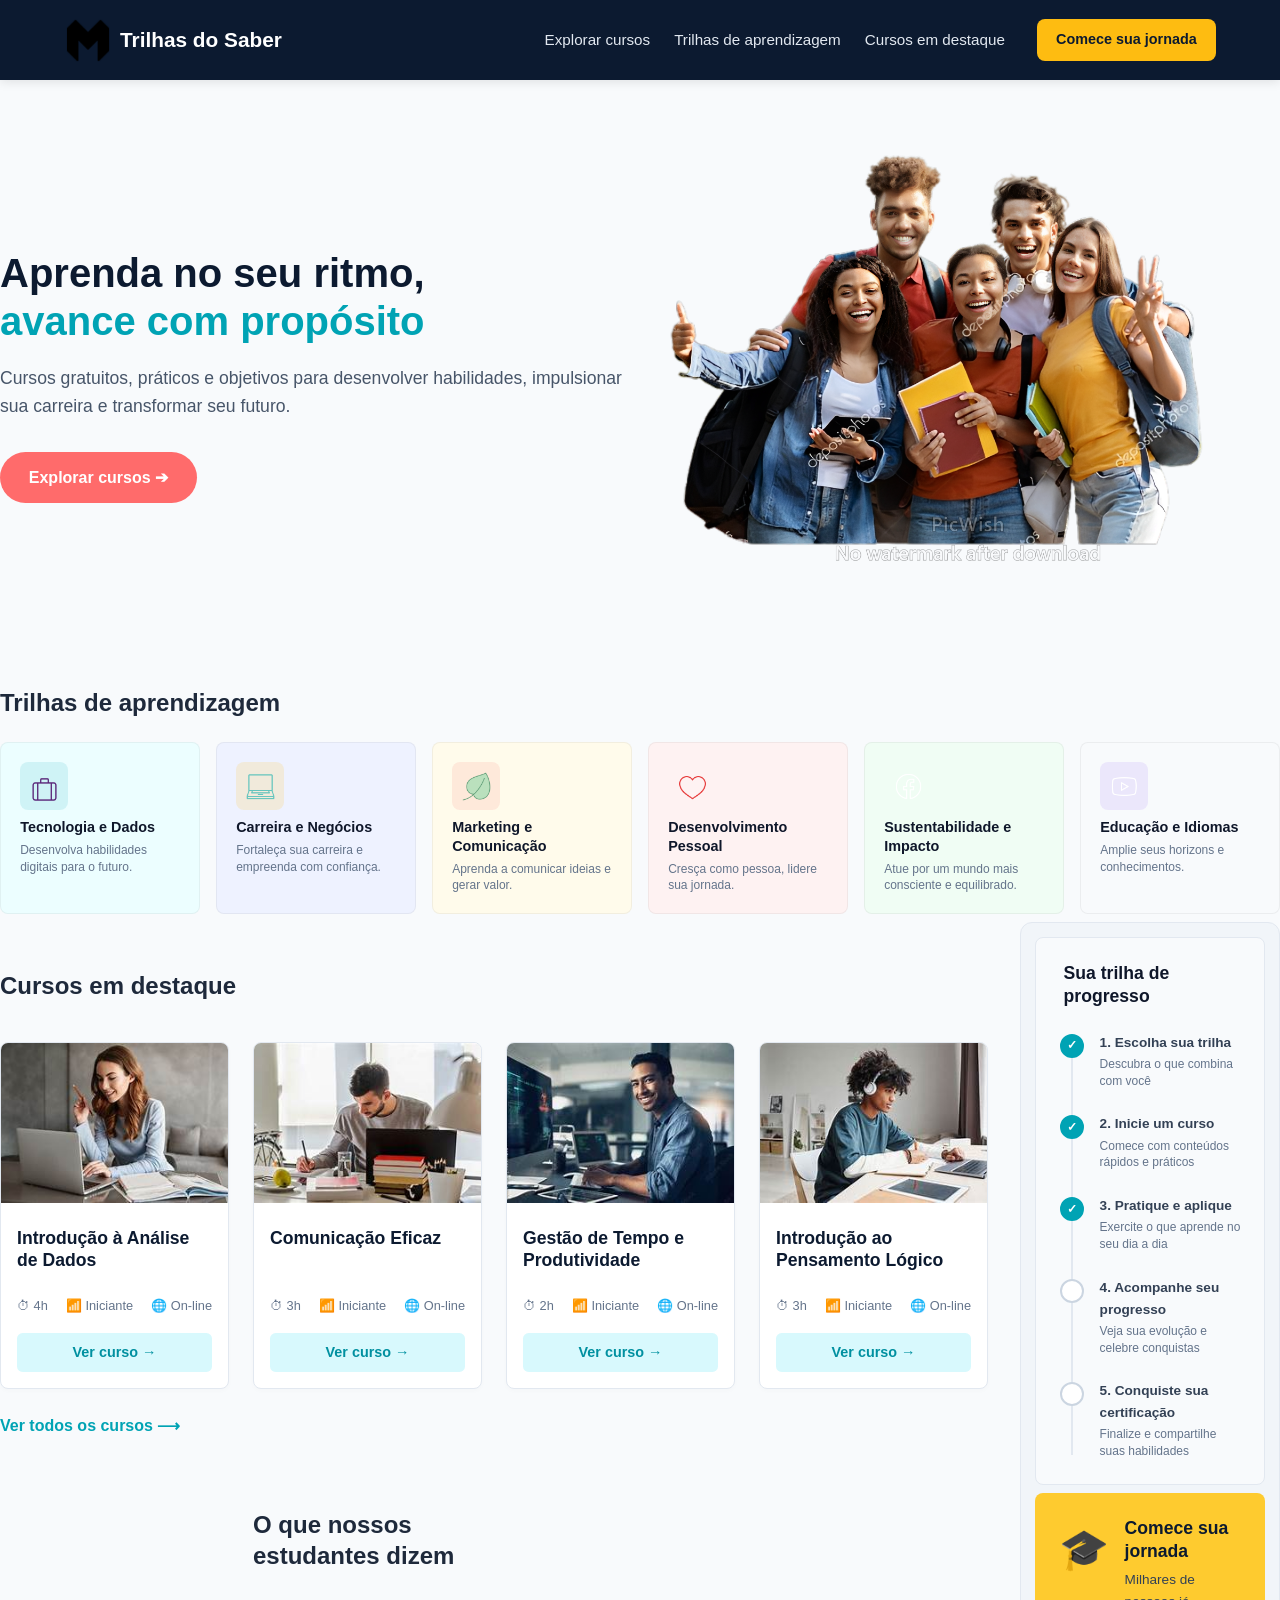
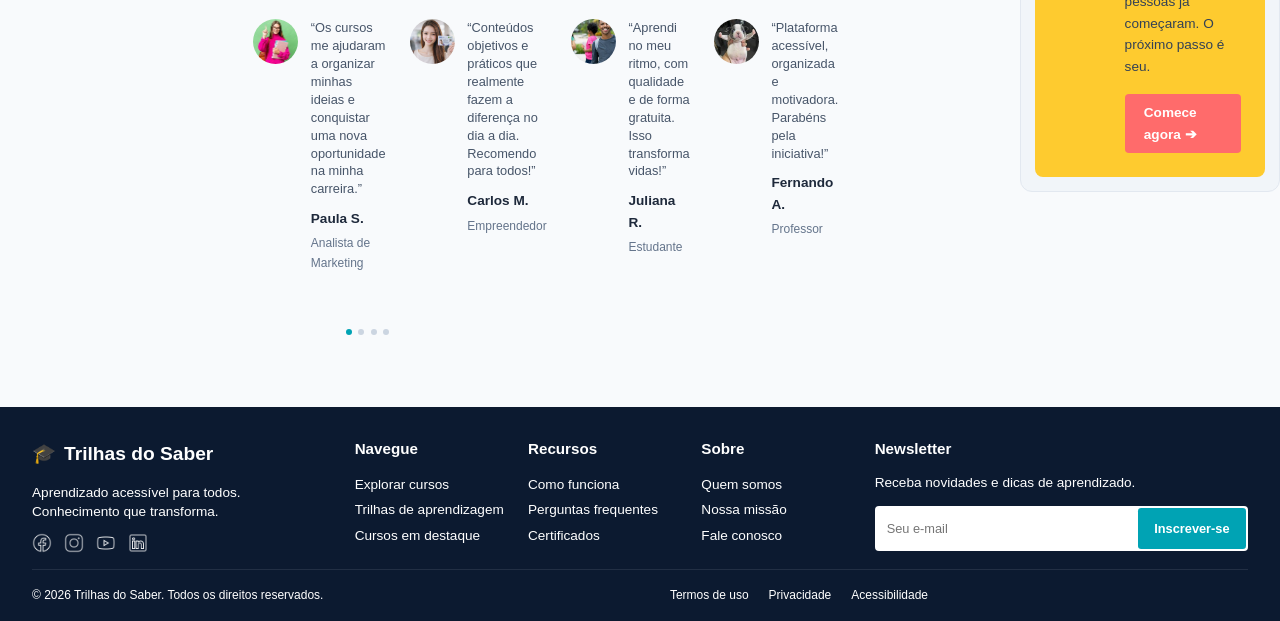
==== index.html @ 7eb3063f "Corrigir os comentários" ====
<!DOCTYPE html>
<html lang="pt-BR">

<head>
    <meta charset="UTF-8" />
    <meta name="viewport" content="width=device-width, initial-scale=1.0" />
    <title>Início - Trilhas do Saber</title>
    <link rel="stylesheet" href="style.css" />
</head>

<body>
    <!-- HEADER GLOBAL (Igual ao de cursos.html) -->
    <header class="header-real">
        <div class="logo-area">
            <img src="./imagens/logo.png" alt="Logo do Trilhas do Saber" class="logo" />
            <strong>Trilhas do Saber</strong>
        </div>
        <div class="nav-area">
            <nav class="menu" aria-label="Navegação principal">
                <a href="cursos.html">Explorar cursos</a>
                <a href="#trilhas">Trilhas de aprendizagem</a>
                <a href="#destaque">Cursos em destaque</a>
            </nav>
            <a href="matricula.html" class="botao-jornada">Comece sua jornada</a>
        </div>
    </header>

    <!-- CONTEÚDO EXCLUSIVO DA HOME -->
    <main class="container">
        <!-- SEÇÃO 1: HERO / BANNER PRINCIPAL -->
        <section class="topo-catalogo hero-home">
            <div class="hero-conteudo">
                <h1>Aprenda no seu ritmo,<br><span class="texto-azul">avance com propósito</span></h1>
                <p>Cursos gratuitos, práticos e objetivos para desenvolver habilidades, impulsionar sua carreira e transformar seu futuro.</p>
                <a href="cursos.html" class="btn-explorar">Explorar cursos ➔</a>
            </div>
            <div class="hero-imagem">
                <img src="./imagens/grupo-estudantes.png" alt="Estudantes usando notebook" />
            </div>
        </section>
        <!-- SEÇÃO 2: GRID DE TRILHAS (PÁGINA INICIAL) -->
        <section>
            <h2 class="titulo-sessao">Trilhas de aprendizagem</h2>
            <div class="grid-trilhas-home">
                
                <div class="card-trilha-grade cor-tech">
                    <!-- Adicionada a classe padrão de contêiner de ícone e a classe da imagem -->
                    <div class="trilha-icone icone-tech">
                        <img src="./imagens/maleta.png" alt="Ícone de maleta" class="img-trilha-icone" />
                    </div>
                    <div class="texto-trilha-home">
                        <h3>Tecnologia e Dados</h3>
                        <p>Desenvolva habilidades digitais para o futuro.</p>
                    </div>
                </div>

                <div class="card-trilha-grade cor-gestao">
                    <div class="trilha-icone icone-gestao">
                        <img src="./imagens/note.png" alt="Ícone de notebook" class="img-trilha-icone" />
                    </div>
                    <div class="texto-trilha-home">
                        <h3>Carreira e Negócios</h3>
                        <p>Fortaleça sua carreira e empreenda com confiança.</p>
                    </div>
                </div>

                <div class="card-trilha-grade cor-marketing">
                    <div class="trilha-icone icone-marketing">
                        <img src="./imagens/folha.png" alt="Ícone de folha" class="img-trilha-icone" />
                    </div>
                    <div class="texto-trilha-home">
                        <h3>Marketing e Comunicação</h3>
                        <p>Aprenda a comunicar ideias e gerar valor.</p>
                    </div>
                </div>

                <div class="card-trilha-grade cor-pessoal">
                    <!-- Caso não tenha a classe icone-pessoal no seu CSS, ela vai herdar o comportamento de .trilha-icone perfeitamente -->
                    <div class="trilha-icone icone-pessoal">
                        <img src="./imagens/coracao.png" alt="Ícone de coração" class="img-trilha-icone" />
                    </div>
                    <div class="texto-trilha-home">
                        <h3>Desenvolvimento Pessoal</h3>
                        <p>Cresça como pessoa, lidere sua jornada.</p>
                    </div>
                </div>

                <div class="card-trilha-grade cor-sustentavel">
                    <div class="trilha-icone icone-sustentavel">
                        <img src="./imagens/facebook.png" alt="Ícone de facebook" class="img-trilha-icone" />
                    </div>
                    <div class="texto-trilha-home">
                        <h3>Sustentabilidade e Impacto</h3>
                        <p>Atue por um mundo mais consciente e equilibrado.</p>
                    </div>
                </div>

                <div class="card-trilha-grade cor-idiomas">
                    <div class="trilha-icone icone-design"> <!-- Reutilizando a classe icone-design da outra página se necessário -->
                        <img src="./imagens/youtube.png" alt="Ícone de youtube" class="img-trilha-icone" />
                    </div>
                    <div class="texto-trilha-home">
                        <h3>Educação e Idiomas</h3>
                        <p>Amplie seus horizons e conhecimentos.</p>
                    </div>
                </div>

            </div>
        </section>
        <!-- SEÇÃO 3: DOIS BLOCOS SIMULTÂNEOS (CURSOS DESTAQUE VS BARRA LATERAL) -->
        <div class="layout-catalogo layout-home">
            <!-- Coluna da Esquerda: Cursos em Destaque -->
            <section class="coluna-cursos" id="destaque">
                <h2 class="titulo-sessao">Cursos em destaque</h2>
                <div class="grid-cursos">
                    <article class="card-curso">
                        <img src="./imagens/image2.png" alt="Imagem do curso de Análise de Dados" class="card-img">
                        <div class="card-conteudo">
                            <h3>Introdução à Análise de Dados</h3>
                            <div class="card-meta">
                                <span>⏱ 4h</span>
                                <span>📶 Iniciante</span>
                                <span>🌐 On-line</span>
                            </div>
                            <a href="matricula.html" class="link-curso">Ver curso →</a>
                        </div>
                    </article>
                    <article class="card-curso">
                        <img src="./imagens/image3.png" alt="Imagem do curso de Comunicação" class="card-img">
                        <div class="card-conteudo">
                            <h3>Comunicação Eficaz</h3>
                            <div class="card-meta">
                                <span>⏱ 3h</span>
                                <span>📶 Iniciante</span>
                                <span>🌐 On-line</span>
                            </div>
                            <a href="matricula.html" class="link-curso">Ver curso →</a>
                        </div>
                    </article>
                    <article class="card-curso">
                        <img src="./imagens/image.png" alt="Imagem do curso de Gestão de Tempo" class="card-img">
                        <div class="card-conteudo">
                            <h3>Gestão de Tempo e Produtividade</h3>
                            <div class="card-meta">
                                <span>⏱ 2h</span>
                                <span>📶 Iniciante</span>
                                <span>🌐 On-line</span>
                            </div>
                            <a href="matricula.html" class="link-curso">Ver curso →</a>
                        </div>
                    </article>
                    <article class="card-curso">
                        <img src="./imagens/image4.png" alt="Imagem do curso de Pensamento Lógico" class="card-img">
                        <div class="card-conteudo">
                            <h3>Introdução ao Pensamento Lógico</h3>
                            <div class="card-meta">
                                <span>⏱ 3h</span>
                                <span>📶 Iniciante</span>
                                <span>🌐 On-line</span>
                            </div>
                            <a href="matricula.html" class="link-curso">Ver curso →</a>
                        </div>
                    </article>
                    <a href="cursos.html" class="link-ver-todas-home">Ver todos os cursos ⟶</a>
<!-- SEÇÃO DE DEPOIMENTOS!-->
            <section class="depoimentos-section">
                        <h2 class="titulo-sessao">O que nossos estudantes dizem</h2>
                        <div class="depoimentos-container">
                            <div class="grid-depoimentos">
                                <div class="card-depoimento">
                                    <img src="./imagens/estudante.png" alt="Paula S." class="foto-estudante" />
                                    <div class="depoimento-conteudo">
                                        <p>“Os cursos me ajudaram a organizar minhas ideias e conquistar uma nova oportunidade na minha carreira.”</p>
                                        <strong>Paula S.</strong>
                                        <span>Analista de Marketing</span>
                                    </div>
                                </div>
                                <div class="card-depoimento">
                                    <img src="./imagens/estudante2.png" alt="Carlos M." class="foto-estudante" />
                                    <div class="depoimento-conteudo">
                                        <p>“Conteúdos objetivos e práticos que realmente fazem a diferença no dia a dia. Recomendo para todos!”</p>
                                        <strong>Carlos M.</strong>
                                        <span>Empreendedor</span>
                                    </div>
                                </div>

                                <!-- Depoimento 3 -->
                                <div class="card-depoimento">
                                    <img src="./imagens/estudante3.png" alt="Juliana R." class="foto-estudante" />
                                    <div class="depoimento-conteudo">
                                        <p>“Aprendi no meu ritmo, com qualidade e de forma gratuita. Isso transforma vidas!”</p>
                                        <strong>Juliana R.</strong>
                                        <span>Estudante</span>
                                    </div>
                                </div>

                                <!-- Depoimento 4 -->
                                <div class="card-depoimento">
                                    <img src="./imagens/estudante4.png" alt="Fernando A." class="foto-estudante" />
                                    <div class="depoimento-conteudo">
                                        <p>“Plataforma acessível, organizada e motivadora. Parabéns pela iniciativa!”</p>
                                        <strong>Fernando A.</strong>
                                        <span>Professor</span>
                                    </div>
                                </div>

                            </div>

                            <!-- Pontinhos indicadores de paginação -->
                            <div class="depoimentos-paginacao">
                                <span class="ponto ativo"></span>
                                <span class="ponto"></span>
                                <span class="ponto"></span>
                                <span class="ponto"></span>
                            </div>
                        </div>
                    </section>
            </section>
            <!-- Coluna da Direita: Progresso e Chamada para Ação -->
            <aside class="barra-lateral">
                <div class="bloco-progresso">
                    <h2 class="titulo-lateral">Sua trilha de progresso</h2>
                    <ol class="lista-progresso-home">
                        <li class="passo-feito">
                            <strong>1. Escolha sua trilha</strong>
                            <p>Descubra o que combina com você</p>
                        </li>
                        <li class="passo-feito">
                            <strong>2. Inicie um curso</strong>
                            <p>Comece com conteúdos rápidos e práticos</p>
                        </li>
                        <li class="passo-feito">
                            <strong>3. Pratique e aplique</strong>
                            <p>Exercite o que aprende no seu dia a dia</p>
                        </li>
                        <li>
                            <strong>4. Acompanhe seu progresso</strong>
                            <p>Veja sua evolução e celebre conquistas</p>
                        </li>
                        <li>
                            <strong>5. Conquiste sua certificação</strong>
                            <p>Finalize e compartilhe suas habilidades</p>
                        </li>
                    </ol>
                </div>

                <div class="card-jornada-home-aviso">
                    <span class="jornada-icone-svg">🎓</span>
                    <div class="jornada-texto-home">
                        <h3>Comece sua jornada</h3>
                        <p>Milhares de pessoas já começaram. O próximo passo é seu.</p>
                        <a href="matricula.html" class="botao-jornada-amarelo">Comece agora ➔</a>
                    </div>
                </div>
            </aside>
        </div>
    </main>

    <!-- FOOTER GLOBAL (Igual ao de cursos.html) -->
    <footer class="footer-principal">
        <div class="footer-container">
            <div class="footer-coluna logo-redes">
                <div class="logo-area-footer">
                    <span>🎓</span>
                    <strong>Trilhas do Saber</strong>
                </div>
                <p class="footer-tagline">Aprendizado acessível para todos. Conhecimento que transforma.</p>
                <div class="redes-sociais">
                    <a href="#" aria-label="Ir para o Facebook"><img src="././imagens/facebook.png" alt="Facebook"></a>
                    <a href="#" aria-label="Ir para o Instagram"><img src="././imagens/instagram.png" alt="Instagram"></a>
                    <a href="#" aria-label="Ir para o YouTube"><img src="././imagens/youtube.png" alt="YouTube"></a>
                    <a href="#" aria-label="Ir para o LinkedIn"><img src="././imagens/linkedin.png" alt="LinkedIn"></a>
                </div>
            </div>

            <div class="footer-coluna">
                <h3>Navegue</h3>
                <ul>
                    <li><a href="cursos.html">Explorar cursos</a></li>
                    <li><a href="#trilhas">Trilhas de aprendizagem</a></li>
                    <li><a href="#destaque">Cursos em destaque</a></li>
                </ul>
            </div>

            <div class="footer-coluna">
                <h3>Recursos</h3>
                <ul>
                    <li><a href="#">Como funciona</a></li>
                    <li><a href="#">Perguntas frequentes</a></li>
                    <li><a href="#">Certificados</a></li>
                </ul>
            </div>

            <div class="footer-coluna">
                <h3>Sobre</h3>
                <ul>
                    <li><a href="#">Quem somos</a></li>
                    <li><a href="#">Nossa missão</a></li>
                    <li><a href="#">Fale conosco</a></li>
                </ul>
            </div>

            <div class="footer-coluna newsletter">
                <h3>Newsletter</h3>
                <p>Receba novidades e dicas de aprendizado.</p>
                <div class="newsletter-form">
                    <input type="email" placeholder="Seu e-mail">
                    <button type="button">Inscrever-se</button>
                </div>
            </div>
        </div>

        <div class="footer-inferior">
            <p>&copy; 2026 Trilhas do Saber. Todos os direitos reservados.</p>
            <div class="links-legais">
                <a href="#">Termos de uso</a>
                <a href="#">Privacidade</a>
                <a href="#">Acessibilidade</a>
            </div>
        </div>
    </footer>
</body>

</html>
---- style.css ----
* {
  box-sizing: border-box;
}
html {
  font-size: 16px;
}

:root {
  --fs-1: 0.875rem;
  --fs-2: 1rem;
  --fs-3: 1.25rem;
  --space-1: 0.5rem;
  --space-2: 1rem;
  --space-3: 1.5rem;
  --cor-primaria: #0c1a30;   
  --cor-destaque: #febc11;    
  --cor-fundo: #f8fafc;       
  --cor-borda: #e2e8f0;       
  --cor-texto: #1e293b;
}

body {
  background-color: var(--cor-fundo);
  color: var(--cor-texto);
  font-family: Verdana, sans-serif;
  margin: 0;
  padding: 0;
  font-size: var(--fs-2);
  line-height: 1.6;
}

/* ==========================================================================
   2. TIPOGRAFIA BASE
   ========================================================================== */
h1, h2, h3 {
  font-family: Verdana, sans-serif;
  line-height: 1.3; 
  color: var(--cor-primaria);
}

h1 {
  font-size: 2.5rem;
  margin-bottom: 0.5rem;
}

h2 {
  font-size: var(--fs-3);
  margin-top: 0;
}

p {
  color: #475569;
  font-size: 1rem;
}

/* ==========================================================================
   3. LAYOUT GLOBAL E HEADER
   ========================================================================== */
.container {
  width: 100%;
  max-width: 105rem;
  margin: 0 auto;
  padding: 0 auto; /* Alinhado lateralmente com o preenchimento do header */
}

.header-real {
  background-color: var(--cor-primaria);
  color: #ffffff;
  display: flex;
  align-items: center;
  justify-content: space-between;
  padding: 1rem 4rem;
  box-shadow: 0 2px 10px rgba(0,0,0,0.1);
}
.logo{
  max-width: 3rem;              
  max-height: 100%;     
  width: auto;
  object-fit: contain;           /* Evita distorções na imagem */
  transition: transform 0.2s;    /* Transição suave para o efeito de passar o mouse */
}

.logo-area {
  display: flex;
  align-items: center;
  gap: 0.5rem;
  font-size: 1.3rem;
}

.logo-area strong {
  color: #ffffff;
}

.nav-area {
  display: flex;
  align-items: center;
  gap: 2rem;
}

.menu {
  display: flex;
  gap: 1.5rem;
}

.menu a {
  background: transparent;
  color: #e2e8f0;
  text-decoration: none;
  font-weight: 500;
  font-size: 0.95rem;
  transition: color 0.2s;
}

.menu a:hover {
  color: var(--cor-destaque);
}

.botao-jornada {
  background-color: var(--cor-destaque);
  color: var(--cor-primaria);
  padding: 0.6rem 1.2rem;
  border-radius: 0.5rem;
  text-decoration: none;
  font-weight: 700;
  font-size: 0.9rem;
  transition: transform 0.2s;
}

.botao-jornada:hover {
  transform: scale(1.05);
}

/* ==========================================================================
   4. BREADCRUMB (ZONA DA CASINHA)
   ========================================================================== */
.breadcrumb-container {
  background-color: transparent; /* Remove o fundo branco, unindo ao background do site */
  border-bottom: none;           /* Remove a borda/linha que diferenciava o bloco */
  padding: 1.5rem 4rem 0rem 4rem; 
  height: 2rem;                   /* Ajusta a altura automaticamente ao conteúdo */
}

.breadcrumb {
  display: flex;
  align-items: center;
  gap: 0.5rem;                   
}
.breadcrumb a {
  color: #64748b;
  text-decoration: none;
}

.breadcrumb a:hover {
  color: var(--cor-primaria);
}

.breadcrumb a.atual {
  color:#4f52579d;
  font-weight: 550;           
  font-size: 0.85rem;         
  text-decoration: none;
}

.breadcrumb span {
  color: #cbd5e1;
}
.img-casa {
  width: 1.1rem;                 /* Tamanho pequeno e proporcional à fonte do texto */
  height: 1.1rem;                /* Mantém a proporção quadrada perfeita */
  object-fit: contain;           /* Evita distorções na imagem */
  transition: transform 0.2s;    /* Transição suave para o efeito de passar o mouse */
}
/* Efeito interativo ao passar o mouse */
.link-casa:hover .img-casa {
  transform: scale(1.1);         
}
/* ==========================================================================
   5. BARRA DE FILTROS E BUSCA
   ========================================================================== */
.topo-catalogo {
  display: flex;
  justify-content: space-between;
  align-items: center;
  flex-wrap: wrap;
  gap: 2rem;
}

/* Contêiner que envolve o input de busca */
.busca-container {
  position: relative;
  width: 100%;
  max-width: 50rem; 
}

.busca-container input {
  width: 100%;
  padding: 0.75rem 1rem 0.75rem 2.5rem;
  border: 1px solid #cbd5e1;
  border-radius: 2rem;
  font-size: 0.9rem;
  outline: none;
  transition: border-color 0.2s, box-shadow 0.2s;
}

.busca-container input:focus {
  border-color: #00a3b4;
  box-shadow: 0 0 0 3px rgba(0, 163, 180, 0.15);
}

/* Barra estruturada na mesma proporção do layout (5fr 1fr) */
.barra-filtros {
  display: grid;
  grid-template-columns: 1.2fr 1.2fr 1.1fr 1fr;
  gap: 2rem;
  margin-bottom: 1rem;
  align-items: flex-end;
}
.filtros-bloco-individual {
  background: #ffffff;
  padding: 1rem;
  border-radius: 0.5rem;
  border: 1px solid var(--cor-borda);
  display: flex;
  flex-direction: column;
  height: 90%;
}

.filtros-esquerda {
  display: flex;
  gap: 1.5rem;
  flex-wrap: wrap;
  background: #ffffff;
  padding: 1rem;
  border-radius: 0.5rem;
  border: 1px solid var(--cor-borda);
}

.filtros-direita-container {
  background: #ffffff;
  padding: 1.7rem;
  border-radius: 0.5rem;
  border: 1px solid var(--cor-borda);
  display: flex;
  justify-content: center;
  align-items: flex-end;
}

.limpar-bloco .opcoes-filtro,
.limpar-bloco .grupo-filtro {
  width: 100%;
}
.grupo-filtro label {
  font-size: 0.8rem;
  font-weight: 700;
  color: #040405;
}

.opcoes-filtro {
  display: flex;
  border: 1px solid #cbd5e1;
  border-radius: 0.35rem;
  overflow: hidden;
  background-color: #ffffff;
}
.btn-filtro, .select-filtro, .btn-limpar {
  background: #ffffff;
  border: none;
  padding: 0.4rem 2.2rem;
  font-size: 0.85rem;
  font-family: Verdana, sans-serif;
  color: #64748b;
  cursor: pointer;
}

.btn-filtro.ativo {
  background: #00a3b4; 
  color: white;
}

.btn-filtro:not(:last-child) {
  border-right: 1px solid #cbd5e1;
}
.select-filtro {
  border: none;
  padding: 0.5rem 1rem;
  font-size: 0.85rem;
  color: #64748b;
  font-family: Verdana, sans-serif;
  cursor: pointer;
  background-color: #ffffff;
  outline: none;
}

.btn-limpar {
  width: 100%;
  font-weight: 500;
  white-space: nowrap;
  transition: background 0.2s, color 0.2s;
}

.btn-limpar:hover {
  background: #f1f5f9;
  color: #ef4444;
}
/* ==========================================================================
   6. LAYOUT DUAS COLUNAS E CARDS
   ========================================================================== */
.layout-catalogo {
  display: grid;
  grid-template-columns: 3.8fr 1fr; 
  gap: 2rem;
}

.coluna-cursos {
  display: flex;
  flex-direction: column;
  gap: 1rem;
}

.barra-contagem {
  display: flex;
  justify-content: space-between; 
  align-items: center;
  padding: 0 0.25rem;
}

.quantidade-cursos {
  font-size: 0.95rem;
  color: var(--cor-primaria);    
}

.ordenacao-cursos {
  display: flex;
  align-items: center;
  gap: 0.5rem;
  font-size: 0.85rem;
  color: #64748b;                
  font-weight: 700;
}

.ordenacao-cursos select {
  padding: 0.4rem 0.8rem;
  border: 1px solid var(--cor-borda);
  border-radius: 0.35rem;
  background-color: #ffffff;
  color: #1e293b;
  font-family: Verdana, sans-serif;
  font-size: 0.85rem;
  cursor: pointer;
}

.grid-cursos {
  display: grid;
  grid-template-columns: repeat(4, minmax(0, 1fr));
  gap: 1.5rem;
}

.card-curso {
  background: #ffffff;
  border: 1px solid var(--cor-borda);
  border-radius: 0.5rem;
  overflow: hidden;
  display: flex;
  flex-direction: column;
  box-shadow: 0 2px 5px rgba(0,0,0,0.02);
}

.card-img {
  width: 100%;
  height: 10rem;
  object-fit: cover;
  object-position: center;
}

.card-conteudo {
  padding: 1rem;
  display: flex;
  flex-direction: column;
  flex-grow: 1;
}

.card-conteudo h3 {
  font-size: 1.1rem;
  margin: 0.5rem 0;
}

.card-meta {
  display: flex;
  justify-content: space-between;
  font-size: 0.8rem;
  color: #64748b;
  margin-top: auto;
  padding-top: 1rem;
}

.link-curso {
  display: block;                  
  text-align: center;             
  margin-top: 1rem;      
  font-size: 0.9rem;         
  background-color: rgba(158, 241, 250, 0.4);       
  color: #0090a0;                  
  padding: 0.5rem 1rem;            
  border-radius: 0.35rem;          
  text-decoration: none;          
  font-weight: 700;                
  transition: background-color 0.2s, color 0.2s, transform 0.2s; 
}

.link-curso:hover {
  background-color: #00a3b4;       
  color: #ffffff;
  transform: translateY(-2px);  
}

/* ==========================================================================
   6.1 BARRA LATERAL (MENU DE TRILHAS EM CARDS INDEPENDENTES)
   ========================================================================== */
.barra-lateral {
  background-color: #f1f5f9;       /* Fundo cinza suave do painel lateral */
  border: 1px solid var(--cor-borda);
  padding: 0.85rem;
  border-radius: 0.75rem;
  height: fit-content;
  display: flex;
  flex-direction: column;
  gap: 0.5rem;                    /* Espaçamento entre os cards brancos */
}

.titulo-lateral {
  font-size: 1.1rem;
  font-weight: 700;
  color: var(--cor-primaria);
  margin-top: 0;
  margin-bottom: 0.5rem;
  padding-left: 0.25rem;
}

/* O Card Branco Individual */
.card-trilha {
  background-color: #ffffff;       /* Fundo do card puramente branco */
  border: 1px solid var(--cor-borda);
  border-radius: 0.5rem;
  padding: 0.85rem 1rem;
  display: flex;
  justify-content: space-between;
  align-items: center;
  cursor: pointer;
  box-shadow: 0 2px 4px rgba(0, 0, 0, 0.02);
  transition: transform 0.2s, box-shadow 0.2s;
}

.card-trilha:hover {
  transform: translateY(-2px);
  box-shadow: 0 4px 12px rgba(12, 26, 48, 0.05);
  border-color: #cbd5e1;
}

.trilha-info {
  display: flex;
  align-items: center;
  gap: 0.85rem;                    /* Distância entre o ícone e o texto */
}

/* O "Selo"/Fundo do Ícone gerado automaticamente via CSS */
.trilha-icone {
  width: 3rem;
  height: 3rem;
  border-radius: 0.5rem;           /* Bordas arredondadas para o fundo do ícone */
  display: flex;
  align-items: center;
  justify-content: center;
}

/* Definição de cores de fundo diferentes para cada tipo de trilha (Exemplo) */
.icone-tech { background-color: rgba(0, 163, 180, 0.12); }      /* Azul/Verde claro */
.icone-gestao { background-color: rgba(254, 188, 17, 0.15); }    /* Amarelo claro */
.icone-marketing { background-color: rgba(239, 68, 68, 0.1); }   /* Vermelho claro */
.icone-design { background-color: rgba(139, 92, 246, 0.12); }    /* Roxo claro */

/* Ajuste da imagem interna do ícone */
.img-trilha-icone {
  width: 1.8rem;
  height: 1.8rem;
  object-fit: contain;
}

/* Textos internos do card */
.trilha-texto h3 {
  font-size: 0.9rem;
  font-weight: 600;
  color: var(--cor-texto);
  margin: 0 0 0.15rem 0;
}

.trilha-texto span {
  font-size: 0.75rem;
  color: #64748b;
  display: block;
}

/* Seta decorativa na ponta direita do card */
.seta-trilha {
  color: #94a3b8;
  font-size: 0.85rem;
  transition: transform 0.2s, color 0.2s;
}

.card-trilha:hover .seta-trilha {
  color: #00a3b4;
  transform: translateX(3px);     /* Seta dá um leve pulinho para o lado no hover */
}

/* Link Inferior de "Ver todas as trilhas" */
.link-ver-trilhas {
  display: flex;
  align-items: center;
  justify-content: center;
  gap: 0.5rem;
  margin-top: 0.5rem;
  padding: 0.75rem;
  font-size: 0.85rem;
  font-weight: 650;
  color: #0090a0;
  text-decoration: none;
  border-radius: 0.5rem;
  transition: background-color 0.2s, color 0.2s;
}

.link-ver-trilhas:hover {
  background-color: rgba(0, 163, 180, 0.08);
  color: #008494;
}

.link-ver-trilhas span {
  transition: transform 0.2s;
}

.link-ver-trilhas:hover span {
  transform: translateX(4px);
}
/* ==========================================================================
   7. RODAPÉ INSTITUCIONAL OTIMIZADO (MAIS ESTICADO E COMPACTO)
   ========================================================================== */
.footer-principal {
  background-color: var(--cor-primaria);
  color: #ffffff;
  /* Reduzido o padding vertical (de 4rem para 2rem) para deixar mais baixo */
  padding: 2rem 2rem 1rem 2rem; 
  margin-top: 4rem;
  width: 100%;
}

.footer-container {
  /* Aumentado o max-width para 98rem (ou use 100% se quiser colar totalmente) */
  max-width: 100rem; 
  margin: 0 auto;
  display: grid;
  grid-template-columns: 2fr 1fr 1fr 1fr 2.5fr;
  gap: 1.5rem; /* Diminuído o espaço entre as colunas */
  padding-bottom: 0.5rem; /* Menor espaçamento antes da linha fina */
  border-bottom: 1px solid rgba(226, 232, 240, 0.1);
}

.footer-coluna h3 {
  color: #ffffff;
  font-size: 0.95rem; /* Fonte ligeiramente menor */
  font-weight: 700;
  margin-top: 0;
  margin-bottom: 0.75rem; /* Menor distância entre o título e os links */
}

.footer-coluna ul {
  list-style: none; 
  padding: 0;       
  margin: 0;        
}
.footer-coluna ul li a {
  color: #ffffff;
  text-decoration: none;
  font-size: 0.85rem; /* Fonte mais compacta */
  transition: color 0.2s;
}

.footer-coluna ul li a:hover {
  color: var(--cor-destaque);
}

/* Coluna 1 específica (Logo e Redes) */
.logo-area-footer {
  display: flex;
  align-items: center;
  gap: 0.5rem;
  font-size: 1.2rem;
  margin-bottom: 0.5rem; /* Menor distância abaixo da logo */
}

.footer-tagline {
  color: #ffffff;
  font-size: 0.85rem;
  line-height: 1.4; /* Linhas do texto explicativo mais próximas */
  margin-bottom: 0.75rem;
}
/* Contêiner das redes sociais */
.redes-sociais {
  display: flex;
  gap: 0.75rem;       /* Espaçamento lateral entre os ícones */
  align-items: center;
  margin-top: 0.5rem; /* Distância sutil entre o texto de cima e os ícones */
}

/* Estilização das imagens dos ícones */
.redes-sociais img {
  width: 1.25rem;     /* Define uma largura pequena e fixa (cerca de 20px) */
  height: 1.25rem;    /* Garante que fiquem perfeitamente quadradas */
  object-fit: contain;/* Impede que a imagem distorça ou amasse */
  transition: transform 0.2s, opacity 0.2s;
  cursor: pointer;
}

/* Efeito interativo ao passar o mouse (opcional, mas dá um toque profissional) */
.redes-sociais img:hover {
  transform: scale(1.1); /* Dá um leve zoom ao passar o mouse */
  opacity: 0.8;          /* Deixa ligeiramente transparente no hover */
}

/* Coluna da Newsletter */
.footer-coluna.newsletter p {
  color: #ffffff;
  font-size: 0.85rem;
  margin-bottom: 0.75rem;
}

.newsletter-form {
  display: flex;
  border-radius: 0.25rem;
  overflow: hidden;
  background-color: #ffffff;
  padding: 0.15rem; /* Deixa a barra de input mais fina */
}
.newsletter-form input {
  border: none;
  padding: 0.2rem 0.6rem; /* Input mais compacto */
  font-size: 0.8rem;
  outline: none;
  width: 100%;
}

.newsletter-form button {
  background-color: #00a3b4;
  color: #ffffff;
  border: none;
  padding: 0.8rem 1rem;
  font-size: 0.8rem;
  font-weight: 600;
  cursor: pointer;
  white-space: nowrap; /* Evita quebra de linha no botão */
  border-radius: 0.2rem;
  transition: background-color 0.2s;
}

/* Faixa Final Inferior (Direitos Autorais) */
.footer-inferior {
  max-width: 98rem;
  margin: 0 auto;
  padding-top: 1rem; /* Menor espaçamento do topo */
  display: flex;
  justify-content: space-between;
  align-items: center;
  flex-wrap: wrap;
  gap: 1rem;
}

.footer-inferior p {
  color: #ffffff;
  font-size: 0.75rem;
  margin: 0;
}

.links-legais {
  display: flex;
  gap: 1.25rem;
  padding: 0rem 20rem;
}

.links-legais a {
  color: #ffffff;
  text-decoration: none;
  font-size: 0.75rem;
}
/* Tratamento responsivo para o rodapé em telas menores */
@media (max-width: 1024px) {
  .footer-container {
    grid-template-columns: repeat(2, 1fr);
    gap: 2rem;
  }
  .footer-coluna.newsletter, .footer-coluna.logo-redes {
    grid-column: span 2;
  }
}

@media (max-width: 600px) {
  .footer-principal {
    padding: 3rem 1.5rem 1.5rem 1.5rem;
  }
  .footer-container {
    grid-template-columns: 1fr;
  }
  .footer-coluna.newsletter, .footer-coluna.logo-redes {
    grid-column: span 1;
  }
  .footer-inferior {
    flex-direction: column;
    text-align: center;
  }
}
/* ==========================================================================
   ELEMENTOS EXCLUSIVOS DA PÁGINA DE INÍCIO (HOME) - CORRIGIDO
   ========================================================================== */

/* 1. Modificações na seção topo do catálogo para agir como Hero Banner */
.hero-home {
  display: flex;
  align-items: center;
  justify-content: space-between;
  gap: 2rem;
  padding: 3rem 0;
}

.hero-conteudo {
  flex: 1;
}

.hero-conteudo h1 {
  font-size: 2.5rem;
  line-height: 1.2;
}

.hero-conteudo .texto-azul {
  color: #00a3b4;
}

.hero-conteudo p {
  font-size: 1.1rem;
  margin: 1.2rem 0 2rem 0;
  color: #475569;
}

.btn-explorar {
  display: inline-block;
  background-color: #ff6b6b;
  color: #ffffff;
  padding: 0.8rem 1.8rem;
  font-weight: 600;
  border-radius: 2rem;
  text-decoration: none;
  transition: background 0.2s;
}

.btn-explorar:hover {
  background-color: #fa5252;
}

.hero-imagem {
  flex: 1;
  text-align: right;
}

.hero-imagem img {
  max-width: 100%;
  height: auto;
}

/* 2. Grade com 6 Trilhas (Horizontal) */
.titulo-sessao {
  font-size: 1.5rem;
  font-weight: 700;
  margin: 3rem 0 1.5rem 0;
  color: #1e293b;
}

.grid-trilhas-home {
  display: grid;
  grid-template-columns: repeat(auto-fit, minmax(180px, 1fr));
  gap: 1rem;
  margin-bottom: 0.5rem;
}

.card-trilha-grade {
  padding: 1.2rem;
  border-radius: 0.5rem;
  display: flex;
  flex-direction: column;
  gap: 0.5rem;
  border: 1px solid rgba(0, 0, 0, 0.05);
}
/* No bloco da home no CSS, apenas limpe o .icone-home e garanta isso para os novos cards: */
.card-trilha-grade {
  padding: 1.2rem;
  border-radius: 0.5rem;
  display: flex;
  flex-direction: column; /* Faz o ícone ficar acima do texto */
  align-items: flex-start;
  gap: 0.5rem;
  border: 1px solid rgba(0, 0, 0, 0.05);
}
/* Cores pastéis harmônicas para os fundos */
.cor-tech { background-color: #ecfeff; }
.cor-gestao { background-color: #eef2ff; }
.cor-marketing { background-color: #fffbeb; }
.cor-pessoal { background-color: #fef2f2; }
.cor-sustentavel { background-color: #f0fdf4; }
.cor-idiomas { background-color: #f8fafc; }

.texto-trilha-home h3 {
  font-size: 0.9rem;
  margin: 0 0 0.3rem 0;
  color: #0f172a;
}

.texto-trilha-home p {
  font-size: 0.75rem;
  color: #64748b;
  margin: 0;
  line-height: 1.4;
}

/* Ajuste fino para a grid da home alinhar com a lateral */
.layout-home {
  align-items: min-content;
}

/* Margem inferior para os cards de curso não colarem no botão de ver todos */
.layout-home .grid-cursos {
  margin-bottom: 0.5rem;
}

.link-ver-todas-home {
  display: inline-block;
  color: #00a3b4;
  text-decoration: none;
  font-weight: 600;
}

/* ==========================================================================
   LINHA DE PROGRESSO (MENU LATERAL)
   ========================================================================== */

.bloco-progresso {
  background-color: #f8fafc;
  padding: 1.5rem;
  border-radius: 0.5rem;
  border: 1px solid #e2e8f0;
}

.bloco-progresso .titulo-lateral {
  font-size: 1.1rem;
  margin-top: 0;
  margin-bottom: 1.5rem;
  color: #0f172a;
}

.lista-progresso-home {
  list-style: none; /* Remove os números normais da lista */
  padding: 0;
  margin: 0;
  display: flex;
  flex-direction: column;
  gap: 1.5rem;
  position: relative;
}

/* A Linha Vertical Conectora (Fundo) */
.lista-progresso-home::before {
  content: "";
  position: absolute;
  left: 11px; /* Centraliza a linha exatamente atrás das bolinhas */
  top: 5px;
  bottom: 5px;
  width: 2px;
  background-color: #e2e8f0; /* Cor da linha conectora */
  z-index: 1;
}

/* Estrutura de cada item da lista */
.lista-progresso-home li {
  position: relative;
  padding-left: 2.5rem; /* Abre espaço para a bolinha na esquerda */
  font-size: 0.85rem;
  z-index: 2; /* Garante que os textos e bolinhas fiquem por cima da linha */
}

/* O Círculo Indicador (Padrão / Não Concluído) */
.lista-progresso-home li::before {
  content: ""; /* Fica vazio por padrão */
  position: absolute;
  left: 0;
  top: 2px;
  width: 24px;
  height: 24px;
  border-radius: 50%;
  background-color: #ffffff;
  border: 2px solid #cbd5e1; /* Borda cinza para o que falta fazer */
  display: flex;
  align-items: center;
  justify-content: center;
  font-size: 0.75rem;
  font-weight: bold;
  color: #64748b;
  box-sizing: border-box;
}

/* Customização para os itens Concluídos (.passo-feito) */
.lista-progresso-home li.passo-feito::before {
  content: "✓"; /* Adiciona o ícone de confirmação */
  background-color: #00a3b4; /* Cor de fundo ativa (mesmo azul do site) */
  border-color: #00a3b4;
  color: #ffffff; /* Cor do check branco */
}

/* Textos internos */
.lista-progresso-home li strong {
  display: block;
  color: #334155;
  margin-bottom: 0.15rem;
}

.lista-progresso-home li p {
  margin: 0;
  color: #64748b;
  font-size: 0.75rem;
  line-height: 1.4;
}

/* Bloco de Chamada Amarelo */
.card-jornada-home-aviso {
  background-color: #fecb2f;
  border-radius: 0.5rem;
  padding: 1.5rem;
  display: flex;
  gap: 1rem;
}

.jornada-icone-svg {
  font-size: 2.5rem;
}

.jornada-texto-home h3 {
  margin: 0 0 0.4rem 0;
  font-size: 1.1rem;
}

.jornada-texto-home p {
  font-size: 0.85rem;
  margin: 0 0 1rem 0;
  color: #334155;
}

.botao-jornada-amarelo {
  display: inline-block;
  background-color: #ff6b6b;
  color: #ffffff;
  padding: 0.5rem 1.2rem;
  text-decoration: none;
  font-weight: 600;
  font-size: 0.85rem;
  border-radius: 0.25rem;
}

/* ==========================================================================
   SEÇÃO DE DEPOIMENTOS (HOME) - ESTILO LIMPO LADO A LADO
   ========================================================================== */

.depoimentos-section {
  width: 100%;
  margin-top: 3rem;
  box-sizing: border-box;
}

.depoimentos-container {
  display: flex;
  flex-direction: column;
  gap: 1.5rem;
}

/* 2. Força o grid a dividir o espaço em 4 colunas perfeitamente iguais */
.grid-depoimentos {
  display: grid;
  grid-template-columns: repeat(4, 1fr); /* Divide o espaço horizontal em 4 partes idênticas */
  gap: 1.5rem; /* Espaço uniforme entre cada depoimento */
  width: 100%;
  margin-top: 1.5rem;
  box-sizing: border-box;
}

/* 3. Ajusta o card para que a foto fique no topo/esquerda e o bloco de conteúdo flua bem */
.card-depoimento {
  display: flex;
  flex-direction: row; /* Foto na esquerda, conteúdo na direita */
  align-items: flex-start;
  gap: 0.8rem;
  width: 100%;
  box-sizing: border-box;
}

/* 4. Garante que a foto do estudante não seja esmagada */
.foto-estudante {
  width: 45px !important;
  height: 45px !important;
  border-radius: 50%;
  object-fit: cover;
  flex-shrink: 0; /* Impede que a foto vire um "ovo" ou suma */
}

/* 5. A CHAVE DO PROBLEMA: Força os textos a empilharem verticalmente */
.depoimento-conteudo {
  display: flex;
  flex-direction: column; /* Empilha: Texto -> Nome -> Profissão */
  align-items: flex-start;
  text-align: left;
  gap: 0.3rem; /* Espaçamento sutil entre cada linha */
  flex: 1; /* Ocupa todo o resto da largura do card */
  min-width: 0; /* Evita que o texto estoure o limite do container */
}

/* Estilo do texto do depoimento */
.depoimento-conteudo p {
  font-size: 0.8rem;
  line-height: 1.4;
  color: #475569;
  margin: 0;
}

/* Estilo do Nome do Estudante (agora embaixo do texto) */
.depoimento-conteudo strong {
  font-size: 0.85rem;
  color: #1e293b;
  font-weight: 700;
  display: block;
  margin-top: 0.3rem;
}

/* Estilo da Profissão (abaixo do nome) */
.depoimento-conteudo span {
  font-size: 0.75rem;
  color: #64748b;
  display: block;
}

/* Alinha os pontinhos de paginação no centro do container */
.depoimentos-paginacao {
  display: flex;
  justify-content: center;
  align-items: center;
  gap: 0.4rem;
  margin-top: 2rem;
  width: 100%;
}

.depoimentos-paginacao .ponto {
  width: 6px;
  height: 6px;
  border-radius: 50%;
  background-color: #cbd5e1;
  cursor: pointer;
}

.depoimentos-paginacao .ponto.ativo {
  background-color: #00a3b4; /* Cor verde/azul do seu site */
}
/* Responsividade: Em tablets e celulares, os cards quebram em menos colunas para não amassar */
@media (max-width: 1024px) {
  .grid-depoimentos {
    grid-template-columns: repeat(2, 1fr);
  }
}

@media (max-width: 640px) {
  .grid-depoimentos {
    grid-template-columns: 1fr;
  }
}
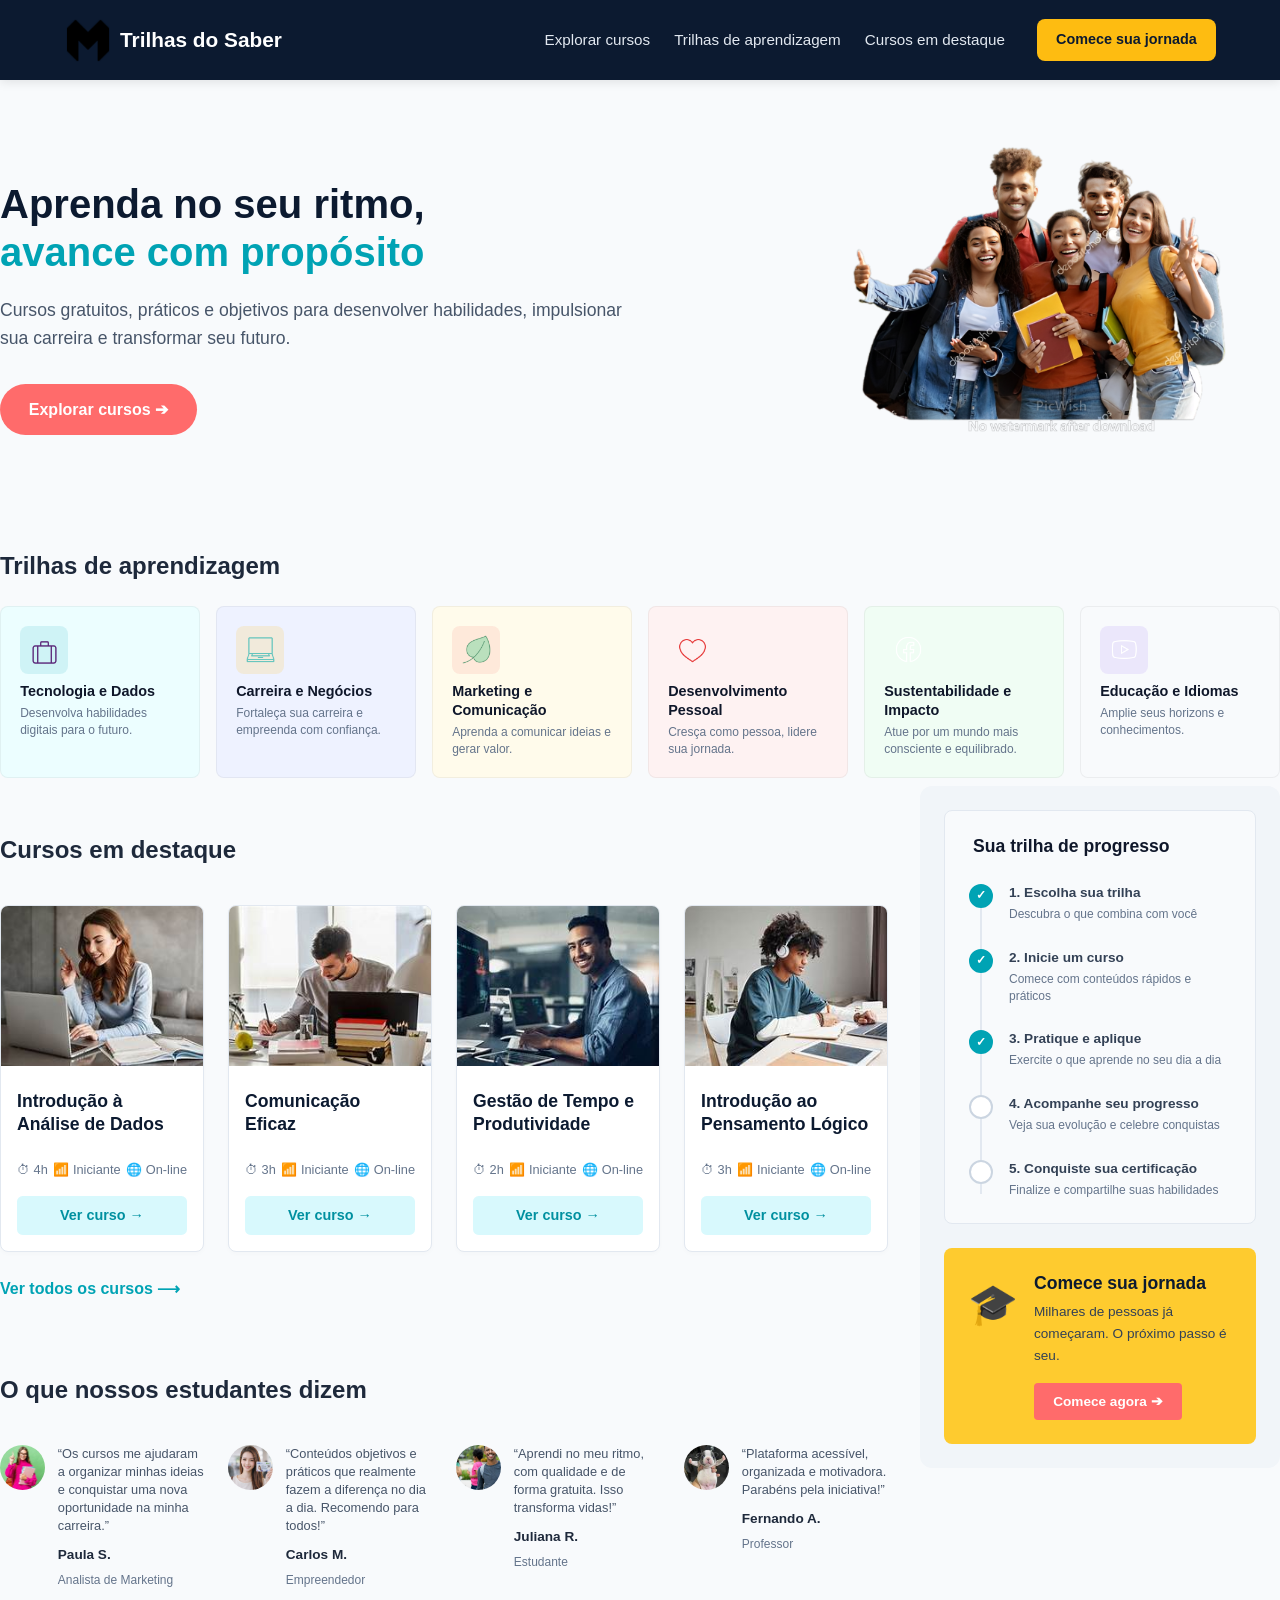
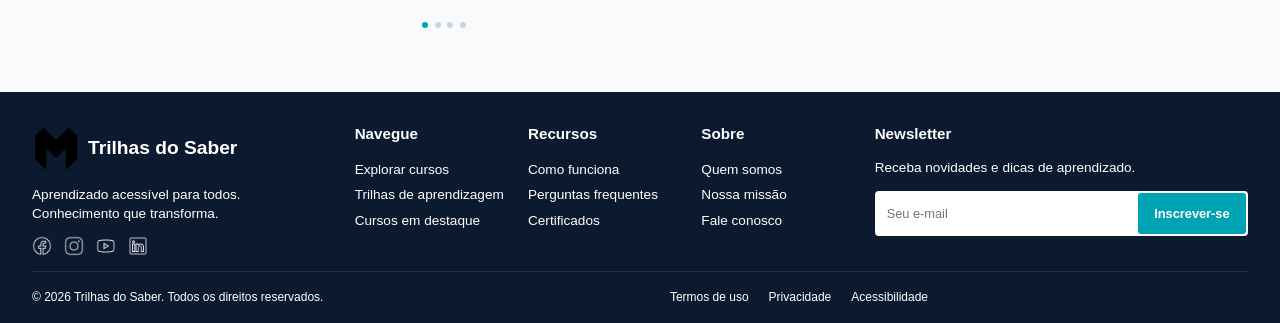
==== commit e79dbad2: "finalização do projeto" ====
--- a/index.html
+++ b/index.html
@@ -5,7 +5,8 @@
     <meta charset="UTF-8" />
     <meta name="viewport" content="width=device-width, initial-scale=1.0" />
     <title>Início - Trilhas do Saber</title>
-    <link rel="stylesheet" href="style.css" />
+    <link rel="stylesheet" href="./css/style.css" />
+    <link rel="stylesheet" href="./css/inicio.css" />
 </head>
 
 <body>
@@ -162,6 +163,7 @@
                         </div>
                     </article>
                     <a href="cursos.html" class="link-ver-todas-home">Ver todos os cursos ⟶</a>
+                </div>    
 <!-- SEÇÃO DE DEPOIMENTOS!-->
             <section class="depoimentos-section">
                         <h2 class="titulo-sessao">O que nossos estudantes dizem</h2>
@@ -261,7 +263,7 @@
         <div class="footer-container">
             <div class="footer-coluna logo-redes">
                 <div class="logo-area-footer">
-                    <span>🎓</span>
+                    <img src="./imagens/logo.png" alt="Logo do Trilhas do Saber" class="logo" />
                     <strong>Trilhas do Saber</strong>
                 </div>
                 <p class="footer-tagline">Aprendizado acessível para todos. Conhecimento que transforma.</p>
--- a/css/style.css
+++ b/css/style.css
@@ -0,0 +1,717 @@
+* {
+  box-sizing: border-box;
+}
+html {
+  font-size: 16px;
+}
+
+:root {
+  --fs-1: 0.875rem;
+  --fs-2: 1rem;
+  --fs-3: 1.25rem;
+  --space-1: 0.5rem;
+  --space-2: 1rem;
+  --space-3: 1.5rem;
+  --cor-primaria: #0c1a30;   
+  --cor-destaque: #febc11;    
+  --cor-fundo: #f8fafc;       
+  --cor-borda: #e2e8f0;       
+  --cor-texto: #1e293b;
+}
+
+body {
+  background-color: var(--cor-fundo);
+  color: var(--cor-texto);
+  font-family: Verdana, sans-serif;
+  margin: 0;
+  padding: 0;
+  font-size: var(--fs-2);
+  line-height: 1.6;
+}
+
+/* ==========================================================================
+   2. TIPOGRAFIA BASE
+   ========================================================================== */
+h1, h2, h3 {
+  font-family: Verdana, sans-serif;
+  line-height: 1.3; 
+  color: var(--cor-primaria);
+}
+
+h1 {
+  font-size: 2.5rem;
+  margin-bottom: 0.5rem;
+}
+
+h2 {
+  font-size: var(--fs-3);
+  margin-top: 0;
+}
+
+p {
+  color: #475569;
+  font-size: 1rem;
+}
+
+/* ==========================================================================
+   3. LAYOUT GLOBAL E HEADER
+   ========================================================================== */
+.container {
+  width: 100%;
+  max-width: 105rem;
+  margin: 0 auto;
+  padding: 0 auto; /* Alinhado lateralmente com o preenchimento do header */
+}
+
+.header-real {
+  background-color: var(--cor-primaria);
+  color: #ffffff;
+  display: flex;
+  align-items: center;
+  justify-content: space-between;
+  padding: 1rem 4rem; 
+  box-shadow: 0 2px 10px rgba(0,0,0,0.1);
+}
+
+.logo{
+  max-width: 3rem;              
+  max-height: 100%;     
+  width: auto;
+  object-fit: contain;           /* Evita distorções na imagem */
+  transition: transform 0.2s;    /* Transição suave para o efeito de passar o mouse */
+}
+
+.logo-area {
+  display: flex;
+  align-items: center;
+  gap: 0.5rem;
+  font-size: 1.3rem;
+}
+
+.logo-area strong {
+  color: #ffffff;
+}
+
+.nav-area {
+  display: flex;
+  align-items: center;
+  gap: 2rem;
+}
+
+.menu {
+  display: flex;
+  gap: 1.5rem;
+}
+
+.menu a {
+  background: transparent;
+  color: #e2e8f0;
+  text-decoration: none;
+  font-weight: 500;
+  font-size: 0.95rem;
+  transition: color 0.2s;
+}
+
+.menu a:hover {
+  color: var(--cor-destaque);
+}
+
+.botao-jornada {
+  background-color: var(--cor-destaque);
+  color: var(--cor-primaria);
+  padding: 0.6rem 1.2rem;
+  border-radius: 0.5rem;
+  text-decoration: none;
+  font-weight: 700;
+  font-size: 0.9rem;
+  transition: transform 0.2s;
+}
+
+.botao-jornada:hover {
+  transform: scale(1.05);
+}
+
+/* ==========================================================================
+   4. BREADCRUMB (ZONA DA CASINHA)
+   ========================================================================== */
+.breadcrumb-container {
+  background-color: transparent; /* Remove o fundo branco, unindo ao background do site */
+  border-bottom: none;           /* Remove a borda/linha que diferenciava o bloco */
+  padding: 1.5rem 4rem 0rem 4rem; 
+  height: 2rem;                   /* Ajusta a altura automaticamente ao conteúdo */
+}
+
+.breadcrumb {
+  display: flex;
+  align-items: center;
+  gap: 0.5rem;                   
+}
+.breadcrumb a {
+  color: #64748b;
+  text-decoration: none;
+}
+
+.breadcrumb a:hover {
+  color: var(--cor-primaria);
+}
+
+.breadcrumb a.atual {
+  color:#4f52579d;
+  font-weight: 550;           
+  font-size: 0.85rem;         
+  text-decoration: none;
+}
+
+.breadcrumb span {
+  color: #cbd5e1;
+}
+.img-casa {
+  width: 1.1rem;                 /* Tamanho pequeno e proporcional à fonte do texto */
+  height: 1.1rem;                /* Mantém a proporção quadrada perfeita */
+  object-fit: contain;           /* Evita distorções na imagem */
+  transition: transform 0.2s;    /* Transição suave para o efeito de passar o mouse */
+}
+/* Efeito interativo ao passar o mouse */
+.link-casa:hover .img-casa {
+  transform: scale(1.1);         
+}
+/* ==========================================================================
+   5. BARRA DE FILTROS E BUSCA
+   ========================================================================== */
+.topo-catalogo {
+  display: flex;
+  justify-content: space-between;
+  align-items: center;
+  flex-wrap: wrap;
+
+}
+
+/* Contêiner que envolve o input de busca */
+.busca-container {
+  position: relative;
+  width: 100%;
+  max-width: 50rem; 
+}
+
+.busca-container input {
+  width: 100%;
+  padding: 0.75rem 1rem 0.75rem 2.5rem;
+  border: 1px solid #cbd5e1;
+  border-radius: 2rem;
+  font-size: 0.9rem;
+  outline: none;
+  transition: border-color 0.2s, box-shadow 0.2s;
+}
+
+.busca-container input:focus {
+  border-color: #00a3b4;
+  box-shadow: 0 0 0 3px rgba(0, 163, 180, 0.15);
+}
+
+/* Barra estruturada na mesma proporção do layout (5fr 1fr) */
+.barra-filtros {
+  display: grid;
+  grid-template-columns: 1.2fr 1.2fr 1.1fr 1fr;
+  gap: 2rem;
+  margin-bottom: 1rem;
+  align-items: flex-end;
+}
+.filtros-bloco-individual {
+  background: #ffffff;
+  padding: 1rem;
+  border-radius: 0.5rem;
+  border: 1px solid var(--cor-borda);
+  display: flex;
+  flex-direction: column;
+  height: 90%;
+}
+
+.filtros-esquerda {
+  display: flex;
+  gap: 1.5rem;
+  flex-wrap: wrap;
+  background: #ffffff;
+  padding: 1rem;
+  border-radius: 0.5rem;
+  border: 1px solid var(--cor-borda);
+}
+
+.filtros-direita-container {
+  background: #ffffff;
+  padding: 1.7rem;
+  border-radius: 0.5rem;
+  border: 1px solid var(--cor-borda);
+  display: flex;
+  justify-content: center;
+  align-items: flex-end;
+}
+
+.limpar-bloco .opcoes-filtro,
+.limpar-bloco .grupo-filtro {
+  width: 100%;
+}
+.grupo-filtro label {
+  font-size: 0.8rem;
+  font-weight: 700;
+  color: #040405;
+}
+
+.opcoes-filtro {
+  display: flex;
+  border: 1px solid #cbd5e1;
+  border-radius: 0.35rem;
+  overflow: hidden;
+  background-color: #ffffff;
+}
+.btn-filtro, .select-filtro, .btn-limpar {
+  background: #ffffff;
+  border: none;
+  padding: 0.4rem 2.2rem;
+  font-size: 0.85rem;
+  font-family: Verdana, sans-serif;
+  color: #64748b;
+  cursor: pointer;
+}
+
+.btn-filtro.ativo {
+  background: #00a3b4; 
+  color: white;
+}
+
+.btn-filtro:not(:last-child) {
+  border-right: 1px solid #cbd5e1;
+}
+.select-filtro {
+  border: none;
+  padding: 0.5rem 1rem;
+  font-size: 0.85rem;
+  color: #64748b;
+  font-family: Verdana, sans-serif;
+  cursor: pointer;
+  background-color: #ffffff;
+  outline: none;
+}
+
+.btn-limpar {
+  width: 100%;
+  font-weight: 500;
+  white-space: nowrap;
+  transition: background 0.2s, color 0.2s;
+}
+
+.btn-limpar:hover {
+  background: #f1f5f9;
+  color: #ef4444;
+}
+/* ==========================================================================
+   6. LAYOUT DUAS COLUNAS E CARDS
+   ========================================================================== */
+.layout-catalogo {
+  display: flex;
+  width: 100%;
+  gap: 2rem;
+}
+
+.coluna-cursos {
+  display: flex;
+  flex-direction: column;
+  gap: 1rem;
+}
+.coluna-conteudo-curso {
+  flex: 1.8;              /* Ocupa a maior parte do espaço */
+}
+.barra-contagem {
+  display: flex;
+  justify-content: space-between; 
+  align-items: center;
+  padding: 0 0.25rem;
+}
+
+.quantidade-cursos {
+  font-size: 0.95rem;
+  color: var(--cor-primaria);    
+}
+
+.ordenacao-cursos {
+  display: flex;
+  align-items: center;
+  gap: 0.5rem;
+  font-size: 0.85rem;
+  color: #64748b;                
+  font-weight: 700;
+}
+
+.ordenacao-cursos select {
+  padding: 0.4rem 0.8rem;
+  border: 1px solid var(--cor-borda);
+  border-radius: 0.35rem;
+  background-color: #ffffff;
+  color: #1e293b;
+  font-family: Verdana, sans-serif;
+  font-size: 0.85rem;
+  cursor: pointer;
+}
+
+.grid-cursos {
+  display: grid;
+  grid-template-columns: repeat(4, minmax(0, 1fr));
+  gap: 1.5rem;
+}
+
+.card-curso {
+  background: #ffffff;
+  border: 1px solid var(--cor-borda);
+  border-radius: 0.5rem;
+  overflow: hidden;
+  display: flex;
+  flex-direction: column;
+  box-shadow: 0 2px 5px rgba(0,0,0,0.02);
+}
+
+.card-img {
+  width: 100%;
+  height: 10rem;
+  object-fit: cover;
+  object-position: center;
+}
+
+.card-conteudo {
+  padding: 1rem;
+  display: flex;
+  flex-direction: column;
+  flex-grow: 1;
+}
+
+.card-conteudo h3 {
+  font-size: 1.1rem;
+  margin: 0.5rem 0;
+}
+
+.card-meta {
+  display: flex;
+  justify-content: space-between;
+  font-size: 0.8rem;
+  color: #64748b;
+  margin-top: auto;
+  padding-top: 1rem;
+}
+
+.link-curso {
+  display: block;                  
+  text-align: center;             
+  margin-top: 1rem;      
+  font-size: 0.9rem;         
+  background-color: rgba(158, 241, 250, 0.4);       
+  color: #0090a0;                  
+  padding: 0.5rem 1rem;            
+  border-radius: 0.35rem;          
+  text-decoration: none;          
+  font-weight: 700;                
+  transition: background-color 0.2s, color 0.2s, transform 0.2s; 
+}
+
+.link-curso:hover {
+  background-color: #00a3b4;       
+  color: #ffffff;
+  transform: translateY(-2px);  
+}
+
+/* ==========================================================================
+   6.1 BARRA LATERAL (MENU DE TRILHAS EM CARDS INDEPENDENTES)
+   ========================================================================== */
+.barra-lateral {
+  background-color: #f1f5f9;       /* Fundo cinza suave do painel lateral */
+  padding: 1.5rem;
+  border-radius: 0.75rem;
+  height: 100%;
+  align-self: stretch;
+  display: flex;
+  flex: 1;
+  min-width: 360px;                 /* Largura mínima para não quebrar o layout */
+  flex-direction: column;
+  gap: 1.5rem;                    /* Espaçamento entre os cards brancos */
+}
+
+.titulo-lateral {
+  font-size: 1.1rem;
+  font-weight: 700;
+  color: var(--cor-primaria);
+  margin-top: 0;
+  margin-bottom: 0.5rem;
+  padding-left: 0.25rem;
+}
+
+/* O Card Branco Individual */
+.card-trilha {
+  background-color: #ffffff;       /* Fundo do card puramente branco */
+  border: 1px solid var(--cor-borda);
+  border-radius: 0.5rem;
+  padding: 0.85rem 1rem;
+  display: flex;
+  justify-content: space-between;
+  align-items: center;
+  cursor: pointer;
+  box-shadow: 0 2px 4px rgba(0, 0, 0, 0.02);
+  transition: transform 0.2s, box-shadow 0.2s;
+}
+
+.card-trilha:hover {
+  transform: translateY(-2px);
+  box-shadow: 0 4px 12px rgba(12, 26, 48, 0.05);
+  border-color: #cbd5e1;
+}
+
+.trilha-info {
+  display: flex;
+  align-items: center;
+  gap: 0.85rem;                    /* Distância entre o ícone e o texto */
+}
+
+/* O "Selo"/Fundo do Ícone gerado automaticamente via CSS */
+.trilha-icone {
+  width: 3rem;
+  height: 3rem;
+  border-radius: 0.5rem;           /* Bordas arredondadas para o fundo do ícone */
+  display: flex;
+  align-items: center;
+  justify-content: center;
+}
+
+/* Definição de cores de fundo diferentes para cada tipo de trilha (Exemplo) */
+.icone-tech { background-color: rgba(0, 163, 180, 0.12); }      /* Azul/Verde claro */
+.icone-gestao { background-color: rgba(254, 188, 17, 0.15); }    /* Amarelo claro */
+.icone-marketing { background-color: rgba(239, 68, 68, 0.1); }   /* Vermelho claro */
+.icone-design { background-color: rgba(139, 92, 246, 0.12); }    /* Roxo claro */
+
+/* Ajuste da imagem interna do ícone */
+.img-trilha-icone {
+  width: 1.8rem;
+  height: 1.8rem;
+  object-fit: contain;
+}
+
+/* Textos internos do card */
+.trilha-texto h3 {
+  font-size: 0.9rem;
+  font-weight: 600;
+  color: var(--cor-texto);
+  margin: 0 0 0.15rem 0;
+}
+
+.trilha-texto span {
+  font-size: 0.75rem;
+  color: #64748b;
+  display: block;
+}
+
+/* Seta decorativa na ponta direita do card */
+.seta-trilha {
+  color: #94a3b8;
+  font-size: 0.85rem;
+  transition: transform 0.2s, color 0.2s;
+}
+
+.card-trilha:hover .seta-trilha {
+  color: #00a3b4;
+  transform: translateX(3px);     /* Seta dá um leve pulinho para o lado no hover */
+}
+
+/* Link Inferior de "Ver todas as trilhas" */
+.link-ver-trilhas {
+  display: flex;
+  align-items: center;
+  justify-content: center;
+  gap: 0.5rem;
+  margin-top: 0.5rem;
+  padding: 0.75rem;
+  font-size: 0.85rem;
+  font-weight: 650;
+  color: #0090a0;
+  text-decoration: none;
+  border-radius: 0.5rem;
+  transition: background-color 0.2s, color 0.2s;
+}
+
+.link-ver-trilhas:hover {
+  background-color: rgba(0, 163, 180, 0.08);
+  color: #008494;
+}
+
+.link-ver-trilhas span {
+  transition: transform 0.2s;
+}
+
+.link-ver-trilhas:hover span {
+  transform: translateX(4px);
+}
+/*7. RODAPÉ INSTITUCIONAL*/
+.footer-principal {
+  background-color: var(--cor-primaria);
+  color: #ffffff;
+  padding: 2rem 2rem 1rem 2rem; 
+  margin-top: 4rem;
+  width: 100%;
+}
+
+.footer-container {
+  max-width: 100rem; 
+  margin: 0 auto;
+  display: grid;
+  grid-template-columns: 2fr 1fr 1fr 1fr 2.5fr;
+  gap: 1.5rem; 
+  padding-bottom: 0.5rem; 
+  border-bottom: 1px solid rgba(226, 232, 240, 0.1);
+}
+
+.footer-coluna h3 {
+  color: #ffffff;
+  font-size: 0.95rem; /* Fonte ligeiramente menor */
+  font-weight: 700;
+  margin-top: 0;
+  margin-bottom: 0.75rem; /* Menor distância entre o título e os links */
+}
+
+.footer-coluna ul {
+  list-style: none; 
+  padding: 0;       
+  margin: 0;        
+}
+.footer-coluna ul li a {
+  color: #ffffff;
+  text-decoration: none;
+  font-size: 0.85rem; /* Fonte mais compacta */
+  transition: color 0.2s;
+}
+
+.footer-coluna ul li a:hover {
+  color: var(--cor-destaque);
+}
+
+/* Coluna 1 específica (Logo e Redes) */
+.logo-area-footer {
+  display: flex;
+  align-items: center;
+  gap: 0.5rem;
+  font-size: 1.2rem;
+  margin-bottom: 0.5rem; /* Menor distância abaixo da logo */
+}
+
+.footer-tagline {
+  color: #ffffff;
+  font-size: 0.85rem;
+  line-height: 1.4; /* Linhas do texto explicativo mais próximas */
+  margin-bottom: 0.75rem;
+}
+/* Contêiner das redes sociais */
+.redes-sociais {
+  display: flex;
+  gap: 0.75rem;       /* Espaçamento lateral entre os ícones */
+  align-items: center;
+  margin-top: 0.5rem; /* Distância sutil entre o texto de cima e os ícones */
+}
+
+/* Estilização das imagens dos ícones */
+.redes-sociais img {
+  width: 1.25rem;     /* Define uma largura pequena e fixa (cerca de 20px) */
+  height: 1.25rem;    /* Garante que fiquem perfeitamente quadradas */
+  object-fit: contain;/* Impede que a imagem distorça ou amasse */
+  transition: transform 0.2s, opacity 0.2s;
+  cursor: pointer;
+}
+
+/* Efeito interativo ao passar o mouse (opcional, mas dá um toque profissional) */
+.redes-sociais img:hover {
+  transform: scale(1.1); /* Dá um leve zoom ao passar o mouse */
+  opacity: 0.8;          /* Deixa ligeiramente transparente no hover */
+}
+
+/* Coluna da Newsletter */
+.footer-coluna.newsletter p {
+  color: #ffffff;
+  font-size: 0.85rem;
+  margin-bottom: 0.75rem;
+}
+
+.newsletter-form {
+  display: flex;
+  border-radius: 0.25rem;
+  overflow: hidden;
+  background-color: #ffffff;
+  padding: 0.15rem; /* Deixa a barra de input mais fina */
+}
+.newsletter-form input {
+  border: none;
+  padding: 0.2rem 0.6rem; /* Input mais compacto */
+  font-size: 0.8rem;
+  outline: none;
+  width: 100%;
+}
+
+.newsletter-form button {
+  background-color: #00a3b4;
+  color: #ffffff;
+  border: none;
+  padding: 0.8rem 1rem;
+  font-size: 0.8rem;
+  font-weight: 600;
+  cursor: pointer;
+  white-space: nowrap; /* Evita quebra de linha no botão */
+  border-radius: 0.2rem;
+  transition: background-color 0.2s;
+}
+
+/* Faixa Final Inferior (Direitos Autorais) */
+.footer-inferior {
+  max-width: 98rem;
+  margin: 0 auto;
+  padding-top: 1rem; /* Menor espaçamento do topo */
+  display: flex;
+  justify-content: space-between;
+  align-items: center;
+  flex-wrap: wrap;
+  gap: 1rem;
+}
+
+.footer-inferior p {
+  color: #ffffff;
+  font-size: 0.75rem;
+  margin: 0;
+}
+
+.links-legais {
+  display: flex;
+  gap: 1.25rem;
+  padding: 0rem 20rem;
+}
+
+.links-legais a {
+  color: #ffffff;
+  text-decoration: none;
+  font-size: 0.75rem;
+}
+/* Tratamento responsivo para o rodapé em telas menores */
+@media (max-width: 1024px) {
+  .footer-container {
+    grid-template-columns: repeat(2, 1fr);
+    gap: 2rem;
+  }
+  .footer-coluna.newsletter, .footer-coluna.logo-redes {
+    grid-column: span 2;
+  }
+}
+
+@media (max-width: 600px) {
+  .footer-principal {
+    padding: 3rem 1.5rem 1.5rem 1.5rem;
+  }
+  .footer-container {
+    grid-template-columns: 1fr;
+  }
+  .footer-coluna.newsletter, .footer-coluna.logo-redes {
+    grid-column: span 1;
+  }
+  .footer-inferior {
+    flex-direction: column;
+    text-align: center;
+  }
+}
--- a/css/inicio.css
+++ b/css/inicio.css
@@ -0,0 +1,364 @@
+/* ==========================================================================
+   ELEMENTOS EXCLUSIVOS DA PÁGINA DE INÍCIO (HOME) - CORRIGIDO
+   ========================================================================== */
+
+/* 1. Modificações na seção topo do catálogo para agir como Hero Banner */
+.hero-home {
+  display: flex;
+  align-items: center;
+  justify-content: space-between;
+  gap: 2rem;
+  padding: 3rem 0;
+}
+
+.hero-conteudo {
+  flex: 1;
+}
+
+.hero-conteudo h1 {
+  font-size: 2.5rem;
+  line-height: 1.2;
+}
+
+.hero-conteudo .texto-azul {
+  color: #00a3b4;
+}
+
+.hero-conteudo p {
+  font-size: 1.1rem;
+  margin: 1.2rem 0 2rem 0;
+  color: #475569;
+}
+
+.btn-explorar {
+  display: inline-block;
+  background-color: #ff6b6b;
+  color: #ffffff;
+  padding: 0.8rem 1.8rem;
+  font-weight: 600;
+  border-radius: 2rem;
+  text-decoration: none;
+  transition: background 0.2s;
+}
+
+.btn-explorar:hover {
+  background-color: #fa5252;
+}
+
+.hero-imagem {
+  flex: 1;
+  text-align: right;
+}
+
+.hero-imagem img {
+  max-width: 70%;
+  height: auto;
+}
+
+/* 2. Grade com 6 Trilhas (Horizontal) */
+.titulo-sessao {
+  font-size: 1.5rem;
+  font-weight: 700;
+  margin: 3rem 0 1.5rem 0;
+  color: #1e293b;
+}
+
+.grid-trilhas-home {
+  display: grid;
+  grid-template-columns: repeat(auto-fit, minmax(180px, 1fr));
+  gap: 1rem;
+  margin-bottom: 0.5rem;
+}
+
+.card-trilha-grade {
+  padding: 1.2rem;
+  border-radius: 0.5rem;
+  display: flex;
+  flex-direction: column;
+  gap: 0.5rem;
+  border: 1px solid rgba(0, 0, 0, 0.05);
+}
+/* No bloco da home no CSS, apenas limpe o .icone-home e garanta isso para os novos cards: */
+.card-trilha-grade {
+  padding: 1.2rem;
+  border-radius: 0.5rem;
+  display: flex;
+  flex-direction: column; /* Faz o ícone ficar acima do texto */
+  align-items: flex-start;
+  gap: 0.5rem;
+  border: 1px solid rgba(0, 0, 0, 0.05);
+}
+/* Cores pastéis harmônicas para os fundos */
+.cor-tech { background-color: #ecfeff; }
+.cor-gestao { background-color: #eef2ff; }
+.cor-marketing { background-color: #fffbeb; }
+.cor-pessoal { background-color: #fef2f2; }
+.cor-sustentavel { background-color: #f0fdf4; }
+.cor-idiomas { background-color: #f8fafc; }
+
+.texto-trilha-home h3 {
+  font-size: 0.9rem;
+  margin: 0 0 0.3rem 0;
+  color: #0f172a;
+}
+
+.texto-trilha-home p {
+  font-size: 0.75rem;
+  color: #64748b;
+  margin: 0;
+  line-height: 1.4;
+}
+
+/* Ajuste fino para a grid da home alinhar com a lateral */
+.layout-home {
+  align-items: min-content;
+}
+
+/* Margem inferior para os cards de curso não colarem no botão de ver todos */
+.layout-home .grid-cursos {
+  margin-bottom: 0.5rem;
+}
+
+.link-ver-todas-home {
+  display: inline-block;
+  color: #00a3b4;
+  text-decoration: none;
+  font-weight: 600;
+}
+
+/* ==========================================================================
+   LINHA DE PROGRESSO (MENU LATERAL)
+   ========================================================================== */
+
+.bloco-progresso {
+  background-color: #f8fafc;
+  padding: 1.5rem;
+  border-radius: 0.5rem;
+  border: 1px solid #e2e8f0;
+}
+
+.bloco-progresso .titulo-lateral {
+  font-size: 1.1rem;
+  margin-top: 0;
+  margin-bottom: 1.5rem;
+  color: #0f172a;
+}
+
+.lista-progresso-home {
+  list-style: none; /* Remove os números normais da lista */
+  padding: 0;
+  margin: 0;
+  display: flex;
+  flex-direction: column;
+  gap: 1.5rem;
+  position: relative;
+}
+
+/* A Linha Vertical Conectora (Fundo) */
+.lista-progresso-home::before {
+  content: "";
+  position: absolute;
+  left: 11px; /* Centraliza a linha exatamente atrás das bolinhas */
+  top: 5px;
+  bottom: 5px;
+  width: 2px;
+  background-color: #e2e8f0; /* Cor da linha conectora */
+  z-index: 1;
+}
+
+/* Estrutura de cada item da lista */
+.lista-progresso-home li {
+  position: relative;
+  padding-left: 2.5rem; /* Abre espaço para a bolinha na esquerda */
+  font-size: 0.85rem;
+  z-index: 2; /* Garante que os textos e bolinhas fiquem por cima da linha */
+}
+
+/* O Círculo Indicador (Padrão / Não Concluído) */
+.lista-progresso-home li::before {
+  content: ""; /* Fica vazio por padrão */
+  position: absolute;
+  left: 0;
+  top: 2px;
+  width: 24px;
+  height: 24px;
+  border-radius: 50%;
+  background-color: #ffffff;
+  border: 2px solid #cbd5e1; /* Borda cinza para o que falta fazer */
+  display: flex;
+  align-items: center;
+  justify-content: center;
+  font-size: 0.75rem;
+  font-weight: bold;
+  color: #64748b;
+  box-sizing: border-box;
+}
+
+/* Customização para os itens Concluídos (.passo-feito) */
+.lista-progresso-home li.passo-feito::before {
+  content: "✓"; /* Adiciona o ícone de confirmação */
+  background-color: #00a3b4; /* Cor de fundo ativa (mesmo azul do site) */
+  border-color: #00a3b4;
+  color: #ffffff; /* Cor do check branco */
+}
+
+/* Textos internos */
+.lista-progresso-home li strong {
+  display: block;
+  color: #334155;
+  margin-bottom: 0.15rem;
+}
+
+.lista-progresso-home li p {
+  margin: 0;
+  color: #64748b;
+  font-size: 0.75rem;
+  line-height: 1.4;
+}
+
+/* Bloco de Chamada Amarelo */
+.card-jornada-home-aviso {
+  background-color: #fecb2f;
+  border-radius: 0.5rem;
+  padding: 1.5rem;
+  display: flex;
+  gap: 1rem;
+}
+
+.jornada-icone-svg {
+  font-size: 2.5rem;
+}
+
+.jornada-texto-home h3 {
+  margin: 0 0 0.4rem 0;
+  font-size: 1.1rem;
+}
+
+.jornada-texto-home p {
+  font-size: 0.85rem;
+  margin: 0 0 1rem 0;
+  color: #334155;
+}
+
+.botao-jornada-amarelo {
+  display: inline-block;
+  background-color: #ff6b6b;
+  color: #ffffff;
+  padding: 0.5rem 1.2rem;
+  text-decoration: none;
+  font-weight: 600;
+  font-size: 0.85rem;
+  border-radius: 0.25rem;
+}
+
+/* ==========================================================================
+   SEÇÃO DE DEPOIMENTOS (HOME) - ESTILO LIMPO LADO A LADO
+   ========================================================================== */
+
+.depoimentos-section {
+  width: 100%;
+  margin-top: 0;
+  box-sizing: border-box;
+}
+
+.depoimentos-container {
+  display: flex;
+  flex-direction: column;
+}
+
+/* 2. Força o grid a dividir o espaço em 4 colunas perfeitamente iguais */
+.grid-depoimentos {
+  display: grid;
+  grid-template-columns: repeat(4, 1fr); /* Divide o espaço horizontal em 4 partes idênticas */
+  gap: 1.5rem; /* Espaço uniforme entre cada depoimento */
+  width: 100%;
+  margin-top: 1rem;
+  box-sizing: border-box;
+}
+
+/* 3. Ajusta o card para que a foto fique no topo/esquerda e o bloco de conteúdo flua bem */
+.card-depoimento {
+  display: flex;
+  flex-direction: row; /* Foto na esquerda, conteúdo na direita */
+  align-items: flex-start;
+  gap: 0.8rem;
+  width: 100%;
+  box-sizing: border-box;
+}
+
+/* 4. Garante que a foto do estudante não seja esmagada */
+.foto-estudante {
+  width: 45px !important;
+  height: 45px !important;
+  border-radius: 50%;
+  object-fit: cover;
+  flex-shrink: 0; /* Impede que a foto vire um "ovo" ou suma */
+}
+
+.depoimento-conteudo {
+  display: flex;
+  flex-direction: column; /* Empilha: Texto -> Nome -> Profissão */
+  align-items: flex-start;
+  text-align: left;
+  gap: 0.3rem; /* Espaçamento sutil entre cada linha */
+  flex: 1; /* Ocupa todo o resto da largura do card */
+  min-width: 0; /* Evita que o texto estoure o limite do container */
+}
+
+/* Estilo do texto do depoimento */
+.depoimento-conteudo p {
+  font-size: 0.8rem;
+  line-height: 1.4;
+  color: #475569;
+  margin: 0;
+}
+
+/* Estilo do Nome do Estudante (agora embaixo do texto) */
+.depoimento-conteudo strong {
+  font-size: 0.85rem;
+  color: #1e293b;
+  font-weight: 700;
+  display: block;
+  margin-top: 0.3rem;
+}
+
+/* Estilo da Profissão (abaixo do nome) */
+.depoimento-conteudo span {
+  font-size: 0.75rem;
+  color: #64748b;
+  display: block;
+}
+
+/* Alinha os pontinhos de paginação no centro do container */
+.depoimentos-paginacao {
+  display: flex;
+  justify-content: center;
+  align-items: center;
+  gap: 0.4rem;
+  margin-top: 2rem;
+  width: 100%;
+}
+
+.depoimentos-paginacao .ponto {
+  width: 6px;
+  height: 6px;
+  border-radius: 50%;
+  background-color: #cbd5e1;
+  cursor: pointer;
+}
+
+.depoimentos-paginacao .ponto.ativo {
+  background-color: #00a3b4; /* Cor verde/azul do seu site */
+}
+/* Responsividade: Em tablets e celulares, os cards quebram em menos colunas para não amassar */
+@media (max-width: 1024px) {
+  .grid-depoimentos {
+    grid-template-columns: repeat(2, 1fr);
+  }
+}
+
+@media (max-width: 640px) {
+  .grid-depoimentos {
+    grid-template-columns: 1fr;
+  }
+}
